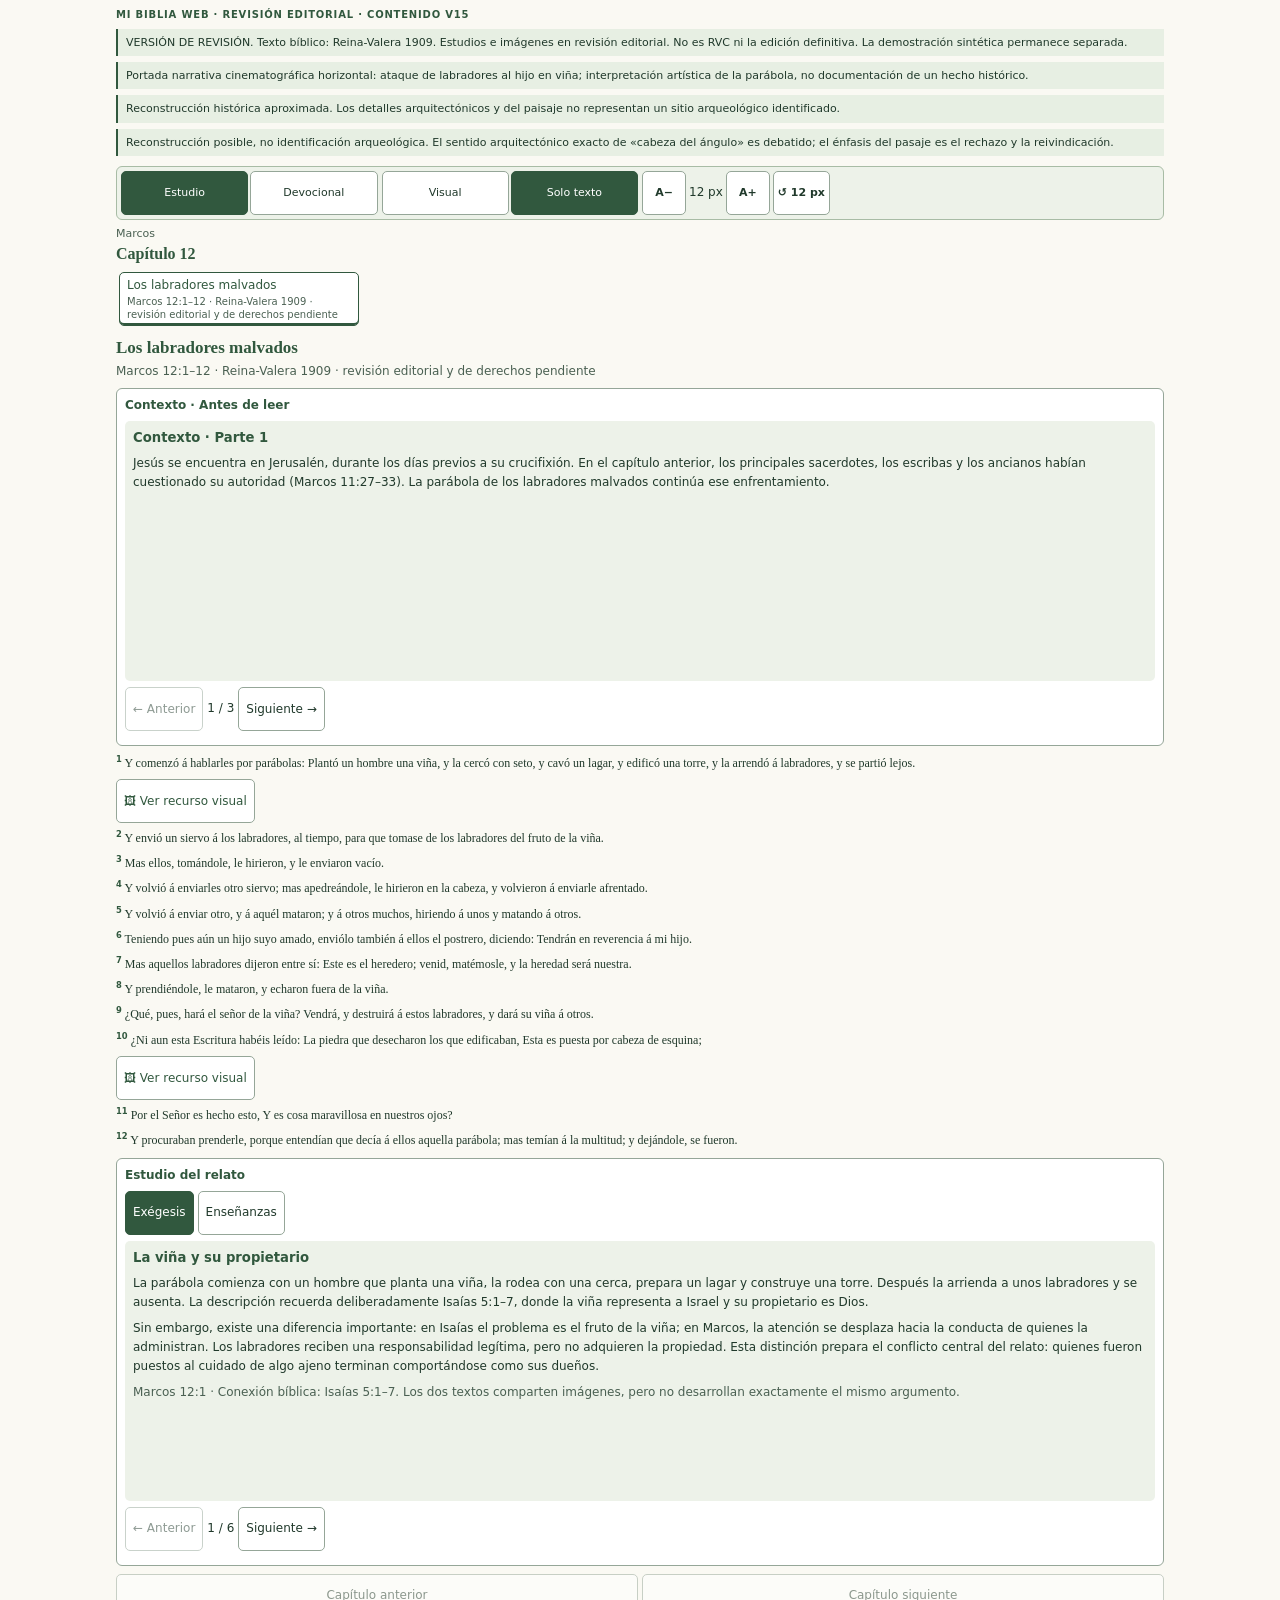
==== revision/motor-visual/desarrollo/index.html @ 679e56fe "feat: publicar revisión aislada de Marcos 12 con RV1909" ====
<!doctype html>
<html lang="es">
<head>
  <meta charset="utf-8">
  <meta name="viewport" content="width=device-width, initial-scale=1">
  <meta name="robots" content="noindex, nofollow, noarchive">
  <title>Mi Biblia Web · Revisión editorial V15</title>
  <link rel="icon" href="data:,">
  <link rel="stylesheet" href="../css/motor.css">
  <link rel="stylesheet" href="revision.css">
  <script type="module" src="iniciar.js"></script>
</head>
<body class="mv">
  <header class="mv-cabecera">
    <p class="mv-etiqueta">Mi Biblia Web · Revisión editorial · Contenido V15</p>
    <p class="mv-aviso">VERSIÓN DE REVISIÓN. Texto bíblico: Reina-Valera 1909. Estudios e imágenes en revisión editorial. No es RVC ni la edición definitiva. La demostración sintética permanece separada.</p>
    <div id="avisos"></div>
  </header>
  <main id="motor" class="mv-motor" aria-label="Revisión local del motor compartido"><p role="status">Cargando material recuperado…</p></main>
  <noscript>Esta revisión necesita JavaScript.</noscript>
</body>
</html>
---- revision/motor-visual/css/motor.css ----
/* Interfaz compacta, primero celular. La tipografía de lectura es experimental. */
.mv {
  --mv-salvia:#a8bca5; --mv-verde-oscuro:#31583e;
  --mv-fondo:#faf9f3; --mv-superficie:#ffffff; --mv-panel:#edf2e9;
  --mv-texto:#20392b; --mv-secundario:#4a6052; --mv-borde:#95a698;
  --mv-acento:var(--mv-verde-oscuro); --mv-seleccion:var(--mv-verde-oscuro); --mv-sobre-seleccion:#ffffff;
  --mv-aviso:#e7efe3; --mv-tamano-lectura:12px;
  margin:0; background:var(--mv-fondo); color:var(--mv-texto);
  color-scheme:light; font:13px/1.45 system-ui,sans-serif;
}
.mv *, .mv *::before, .mv *::after { box-sizing:border-box; }
.mv button, .mv input { font:inherit; }
.mv button {
  min-height:44px; min-width:44px; padding:4px 7px; border:1px solid var(--mv-borde);
  border-radius:5px; background:var(--mv-superficie); color:var(--mv-texto);
  cursor:pointer; white-space:normal; overflow-wrap:anywhere; font-size:12px; line-height:1.35;
}
.mv button[aria-pressed="true"] { color:var(--mv-sobre-seleccion); background:var(--mv-seleccion); border-color:var(--mv-seleccion); }
.mv button:disabled { opacity:.5; cursor:default; }
.mv :focus-visible { outline:3px solid var(--mv-acento); outline-offset:2px; }
.mv a { color:var(--mv-acento); }
.mv-solo-lectores { position:absolute; width:1px; height:1px; padding:0; margin:-1px; overflow:hidden; clip-path:inset(50%); white-space:nowrap; border:0; }
.mv-cabecera, .mv-motor { max-width:1080px; padding:8px 10px; margin:auto; min-width:0; }
.mv-cabecera { padding-bottom:2px; }
.mv-motor { padding-top:2px; }
.mv-cabecera h1 { font-size:20px; margin:3px 0 6px; line-height:1.2; }
.mv-etiqueta { text-transform:uppercase; letter-spacing:.08em; font-size:10px; font-weight:700; color:var(--mv-acento); margin:0 0 3px; }
.mv-aviso { border-left:2px solid var(--mv-acento); padding:6px 8px; margin:6px 0; background:var(--mv-aviso); font-size:11px; line-height:1.4; }
.mv-preferencias { position:relative; margin-top:8px; padding:6px; background:var(--mv-superficie); border:1px solid var(--mv-borde); border-radius:6px; }
.mv-ajustes { display:flex; flex-wrap:wrap; gap:4px; align-items:center; }
.mv-ajustes output { min-width:4ch; font-size:12px; font-variant-numeric:tabular-nums; }
.mv-ajustes button { font-weight:650; }
.mv-modos, .mv-controles, .mv-pestanas { display:flex; gap:4px; flex-wrap:wrap; align-items:center; margin:6px 0; }
.mv-modos > button { flex:1; }
.mv-navegacion { display:grid; grid-template-columns:repeat(2,minmax(0,1fr)); gap:4px; margin:6px 0; }
.mv-motor > h2, .mv-descubrimiento > h2 { font-size:16px; line-height:1.3; margin:8px 0 4px; }
.mv-referencia { color:var(--mv-secundario); margin:4px 0; font-size:12px; }
.mv-texto { font:var(--mv-tamano-lectura)/1.6 Georgia,serif; }
.mv-texto > p { margin:6px 0; }
.mv-texto sup { color:var(--mv-acento); font:700 max(8px,.7em) system-ui,sans-serif; }
.mv-cabecera p, .mv-motor h2, .mv-texto > p, .mv-panel, .mv-hoja, .mv-tarjeta, .mv-portada figcaption { overflow-wrap:anywhere; }
.mv-portada { position:relative; margin:8px 0; border-radius:6px; overflow:hidden; background:var(--mv-superficie); color:var(--mv-texto); }
.mv-portada img { width:100%; height:auto; aspect-ratio:16/9; object-fit:cover; display:block; }
.mv-portada figcaption { padding:6px 8px; font:600 13px/1.35 system-ui,sans-serif; }
.mv small { display:block; font:400 11px/1.45 system-ui,sans-serif; color:var(--mv-secundario); }
.mv-recurso, .mv-estudio { padding:8px; margin:8px 0; border:1px solid var(--mv-borde); border-radius:6px; background:var(--mv-superficie); font:13px/1.45 system-ui,sans-serif; min-width:0; }
.mv-recurso h3 { font-size:13px; margin:0 0 4px; overflow-wrap:anywhere; }
.mv-recurso > h3 { display:inline; margin-right:6px; }
.mv-recurso > button { margin-bottom:4px; }
.mv-explorador { display:grid; grid-template-columns:minmax(0,1fr); gap:8px; align-items:start; }
/* Se conserva el marco 3:4 y el ancho útil: compactar controles no achica el visor. */
.mv-visor { min-width:0; width:100%; max-width:480px; margin:auto; }
.mv-viewport { width:100%; aspect-ratio:3/4; overflow:hidden; background:var(--mv-fondo); border-radius:5px; touch-action:pan-y; overscroll-behavior:auto; }
.mv-escena { position:relative; }
.mv-plano { position:absolute; }
.mv-plano > img { width:100%; height:100%; display:block; user-select:none; }
.mv .mv-marcador { position:absolute; transform:translate(-50%,-50%); max-width:140px; font:600 12px/1.3 system-ui,sans-serif; border:2px solid var(--mv-acento); background:var(--mv-superficie); color:var(--mv-texto); box-shadow:0 1px 6px #0008; }
.mv .mv-marcador[aria-pressed="true"] { background:var(--mv-seleccion); color:var(--mv-sobre-seleccion); }
.mv-controles input { min-width:60px; min-height:44px; flex:1; width:60px; accent-color:var(--mv-acento); }
.mv-controles output { font-size:12px; }
.mv-panel { background:var(--mv-panel); border-radius:5px; padding:8px; min-width:0; font-size:var(--mv-tamano-lectura); line-height:1.6; }
.mv-hoja { touch-action:pan-y; padding:8px; background:var(--mv-panel); border-radius:5px; min-width:0; font-size:var(--mv-tamano-lectura); line-height:1.6; }
.mv-panel h4, .mv-hoja h3 { font-size:1.1em; line-height:1.35; margin:0 0 .5em; }
.mv-panel small, .mv-hoja small { font-size:1em; }
.mv-panel p, .mv-hoja p { margin-block:.6em; }
.mv-dialogo { max-width:min(100% - 16px,1000px); max-height:94dvh; overflow:auto; width:900px; border:1px solid var(--mv-borde); border-radius:6px; padding:10px; color:var(--mv-texto); background:var(--mv-superficie); }
.mv-dialogo::backdrop { background:#000b; }
.mv-dialogo .mv-visor { max-width:480px; }
.mv-dialogo .mv-panel { margin-top:8px; }
.mv-tarjetas { display:grid; grid-template-columns:repeat(2,minmax(0,1fr)); gap:6px; }
.mv-tarjeta { border:1px solid var(--mv-borde); border-radius:6px; padding:6px; background:var(--mv-superficie); min-width:0; }
.mv-tarjeta .mv-portada { margin:0; }
.mv-tarjeta .mv-portada figcaption { font-size:12px; padding:5px; }
.mv-tarjeta p { font-size:12px; margin:6px 0; }
.mv-tarjeta button { margin-top:6px; }
@media(min-width:700px) {
  .mv-cabecera, .mv-motor { padding-inline:16px; }
  .mv-cabecera h1 { font-size:24px; }
  .mv-explorador { grid-template-columns:minmax(0,1fr) minmax(0,1fr); gap:12px; }
  .mv-navegacion { grid-template-columns:repeat(2,minmax(0,1fr)); }
  .mv-tarjetas { grid-template-columns:repeat(3,minmax(0,1fr)); gap:8px; }
}
@media(prefers-reduced-motion:reduce) { .mv * { scroll-behavior:auto !important; } }
/* Composición editorial compartida: selectores, capítulo y relato. */
.mv-barra-lector { position:static; display:flex; flex-wrap:wrap; align-items:center; gap:4px; padding:4px; background:var(--mv-panel); border:1px solid var(--mv-salvia); border-radius:6px; }
.mv-selectores { display:grid; grid-template-columns:repeat(2,minmax(0,1fr)); gap:4px; flex:1 1 310px; min-width:0; }
.mv-enfoques, .mv-barra-lector .mv-modos { display:flex; gap:2px; margin:0; }
.mv-enfoques button, .mv-barra-lector .mv-modos button { flex:1; padding:4px; }
.mv-barra-lector .mv-preferencias { flex:1 1 310px; min-width:0; margin:0; padding:0; border:0; background:transparent; }
.mv-barra-lector .mv-ajustes { gap:3px; }
.mv-barra-lector button { font-size:11px; }
.mv-capitulo { min-width:0; margin:6px 0; }
.mv-libro { margin:2px 0; color:var(--mv-secundario); font-size:11px; overflow-wrap:anywhere; }
.mv-capitulo h1 { font:600 16px/1.3 Georgia,serif; margin:2px 0 4px; }
.mv-indice { display:flex; gap:4px; overflow-x:auto; padding:3px; overscroll-behavior-x:contain; }
.mv-indice button { flex:none; max-width:240px; text-align:left; }
.mv-indice [aria-current="true"] { border-color:var(--mv-acento); color:var(--mv-acento); box-shadow:inset 0 -2px var(--mv-acento); }
.mv-titulo-relato { font:600 17px/1.3 Georgia,serif; margin:8px 0 4px; overflow-wrap:anywhere; }
.mv-relato { min-width:0; }
.mv-titulo-seccion { font-size:12px; margin:0 0 6px; color:var(--mv-acento); }
.mv-portada > .mv-solo-lectores { padding:0; margin:-1px; }
.mv-hoja, .mv-titulo-relato { scroll-margin-top:8px; }
.mv-barra-lector .mv-ajustes button { padding-inline:4px; }

/* Explorador compartido: controles táctiles y páginas sin anchos rígidos. */
.mv [hidden] { display:none !important; }
.mv .mv-marcador { width:44px; height:44px; border-radius:50%; padding:2px; }
.mv-elementos { display:flex; flex-wrap:wrap; gap:4px; margin-top:4px; }
.mv-panel .mv-estudio { margin:0; padding:0; border:0; background:transparent; }
.mv-panel .mv-hoja { padding:0; }
.mv-panel .mv-controles { font-size:12px; line-height:1.45; }
.mv-puntos { margin-top:4px; }

.mv h1, .mv h2, .mv h3, .mv h4 { color:var(--mv-verde-oscuro); }

/* Bloque 2: texto completo distribuido en columnas de altura estable. */
.mv-hoja { position:relative; block-size:clamp(190px,32dvh,260px); overflow:hidden; }
.mv-pagina-columnas { block-size:100%; column-count:1; column-gap:24px; column-fill:auto; }
.mv-pagina-columnas > :first-child { margin-top:0; }
.mv-pagina-columnas > :last-child { margin-bottom:0; }
.mv-accesos-recurso { display:flex; gap:4px; margin-block:4px; }
.mv .mv-acceso-recurso { font-size:18px; color:var(--mv-acento); }
.mv-modal-abierto { overflow:hidden; }
.mv-dialogo { overscroll-behavior:contain; }
.mv-dialogo > button { margin-bottom:8px; }

/* Bloque 3: capítulo continuo e índice que no permanece fijo. */
.mv-indice button { display:flex; flex-direction:column; justify-content:center; gap:2px; }
.mv-indice button small { font-size:10px; line-height:1.3; }
.mv-capitulo-lectura > .mv-relato + .mv-relato { margin-top:16px; padding-top:10px; border-top:1px solid var(--mv-borde); }
.mv .mv-acceso-recurso { font:12px/1.35 system-ui,sans-serif; padding:3px 7px; }
.mv-abrir-completa { margin:0 0 6px; }
.mv-completa { width:100vw; max-width:100vw; height:100dvh; max-height:100dvh; margin:0; border:0; border-radius:0; padding:8px; }
.mv-completa > button { position:sticky; top:0; z-index:3; }
.mv-completa .mv-explorador { grid-template-columns:minmax(0,1fr); }
.mv-completa .mv-visor { max-width:none; }
.mv-completa .mv-viewport { aspect-ratio:auto; height:clamp(240px,60dvh,900px); }
@media(min-width:760px) {
  .mv-completa .mv-explorador { grid-template-columns:minmax(0,2fr) minmax(260px,1fr); }
  .mv-completa .mv-viewport { height:calc(100dvh - 240px); min-height:280px; }
}
---- revision/motor-visual/desarrollo/revision.css ----
/* Mantener completa la portada original, cuyo 16:9 tiene redondeo de píxeles. */
.mv-portada img { object-fit:contain; }
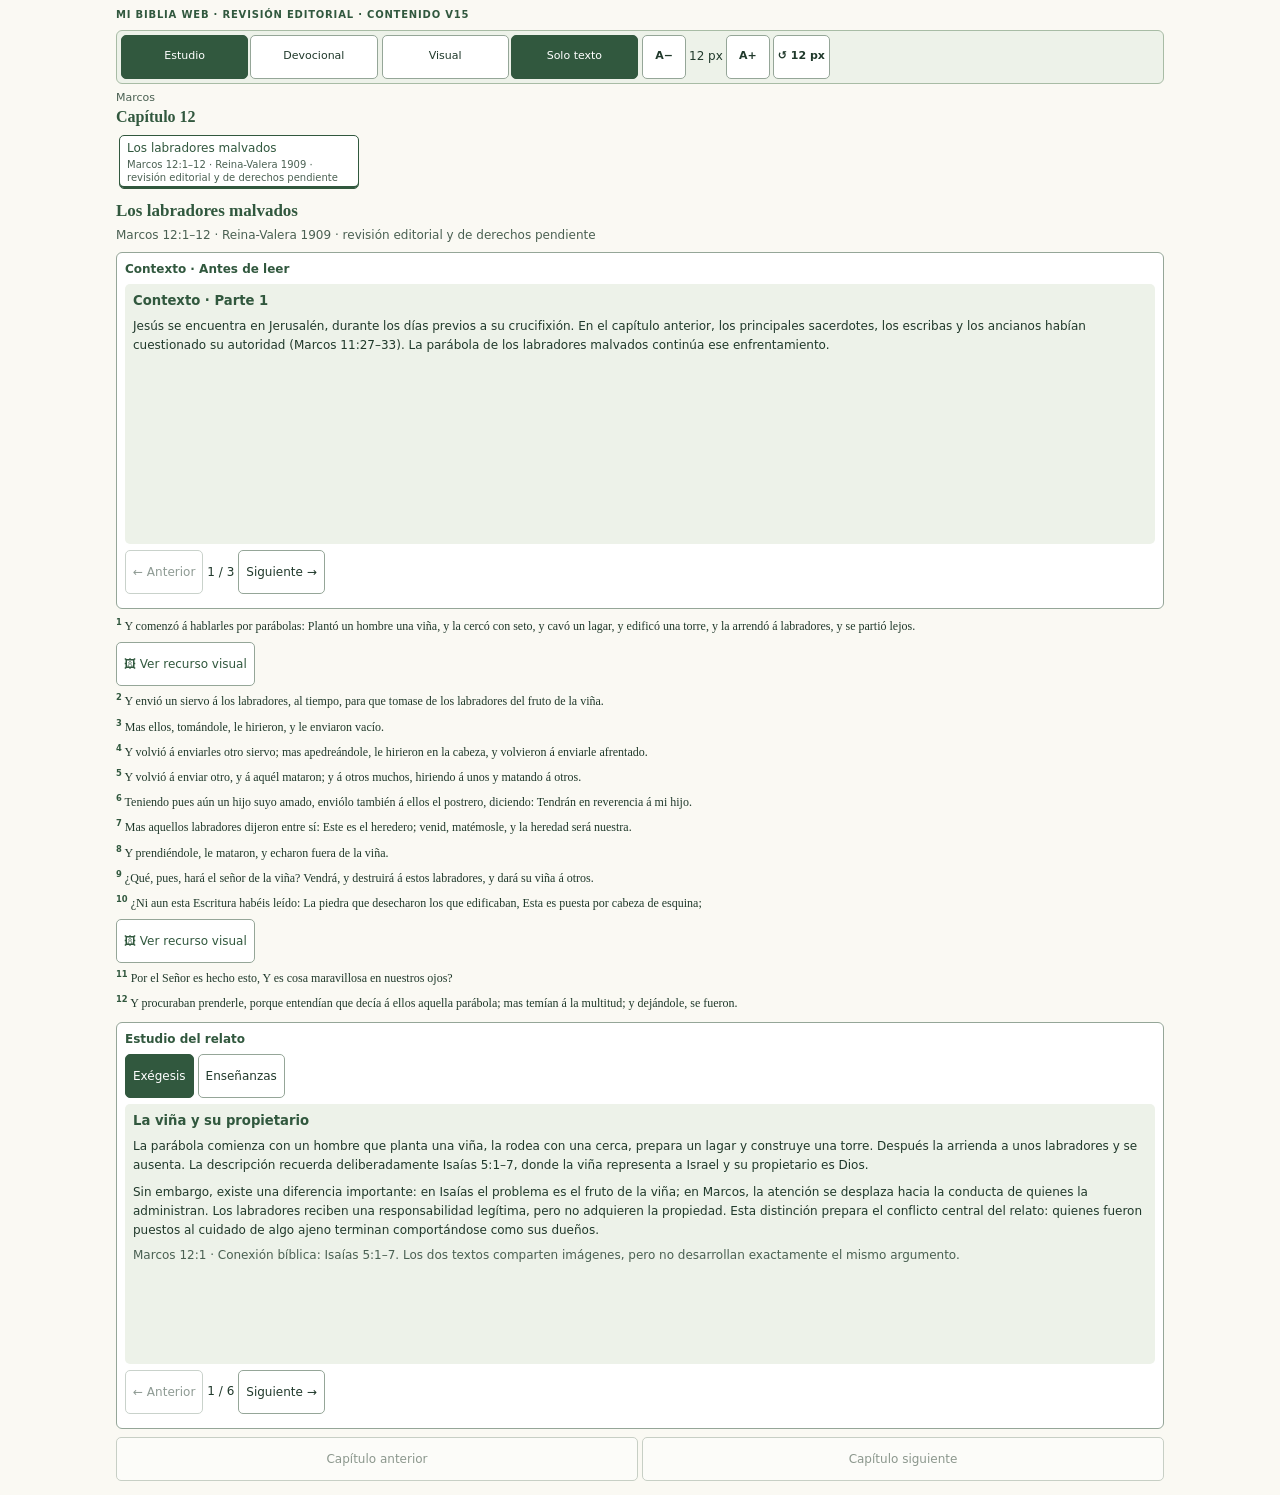
==== commit fac7b1cc: "fix: ocultar avisos editoriales de la lectura de Marcos 12" ====
--- a/revision/motor-visual/desarrollo/index.html
+++ b/revision/motor-visual/desarrollo/index.html
@@ -13,8 +13,6 @@
 <body class="mv">
   <header class="mv-cabecera">
     <p class="mv-etiqueta">Mi Biblia Web · Revisión editorial · Contenido V15</p>
-    <p class="mv-aviso">VERSIÓN DE REVISIÓN. Texto bíblico: Reina-Valera 1909. Estudios e imágenes en revisión editorial. No es RVC ni la edición definitiva. La demostración sintética permanece separada.</p>
-    <div id="avisos"></div>
   </header>
   <main id="motor" class="mv-motor" aria-label="Revisión local del motor compartido"><p role="status">Cargando material recuperado…</p></main>
   <noscript>Esta revisión necesita JavaScript.</noscript>
--- a/revision/motor-visual/css/motor.css
+++ b/revision/motor-visual/css/motor.css
@@ -139,3 +139,36 @@
   .mv-completa .mv-explorador { grid-template-columns:minmax(0,2fr) minmax(260px,1fr); }
   .mv-completa .mv-viewport { height:calc(100dvh - 240px); min-height:280px; }
 }
+
+/* Visor compacto: una barra, una selección y un único panel educativo. */
+.mv-herramientas { display:flex; flex-wrap:nowrap; justify-content:center; gap:2px; margin:2px 0; }
+.mv .mv-herramientas button { flex:0 0 44px; width:44px; height:44px; padding:2px; font-size:22px; line-height:1; }
+.mv-herramientas output { flex:0 0 6ch; text-align:center; white-space:nowrap; font-variant-numeric:tabular-nums; }
+.mv-herramientas [data-control="puntos"][aria-pressed="false"] { text-decoration:line-through; }
+.mv-elementos { margin-top:2px; gap:2px; }
+.mv-elementos button { flex:1 1 auto; padding:3px 5px; }
+.mv-explorador { gap:4px; }
+.mv-ficha-recurso { margin:0 0 2px; }
+.mv-ficha-recurso summary { display:flex; align-items:center; justify-content:space-between; gap:6px; min-height:44px; cursor:pointer; list-style:none; border-radius:4px; }
+.mv-ficha-recurso summary::-webkit-details-marker { display:none; }
+.mv-ficha-recurso summary h3 { margin:0; }
+.mv-ficha-recurso summary > span[aria-hidden] { flex:none; font-size:20px; color:var(--mv-acento); }
+.mv-ficha-recurso > p { font-size:var(--mv-tamano-lectura); line-height:1.6; margin:4px 0 8px; overflow-wrap:anywhere; }
+.mv-explorador > .mv-panel { padding:6px; }
+.mv-panel .mv-hoja { block-size:clamp(100px,15svh,140px); }
+.mv-panel .mv-controles { margin:2px 0 0; justify-content:space-between; flex-wrap:nowrap; }
+@media(max-width:699px) {
+  /* Usar todo el ancho; el plano contiene la imagen completa dentro del marco 3:4. */
+  .mv-recurso { padding-inline:4px; }
+  .mv-explorador > .mv-visor { max-width:100%; }
+  /* Zona táctil de 44 px; círculo visible de 28 px (36 % menor). */
+  .mv .mv-marcador, .mv .mv-marcador[aria-pressed="true"] {
+    display:grid; place-items:center; border:0; background:transparent; box-shadow:none; isolation:isolate;
+  }
+  .mv .mv-marcador::before {
+    content:""; position:absolute; inset:8px; border:2px solid var(--mv-acento);
+    border-radius:50%; background:var(--mv-superficie); box-shadow:0 1px 4px #0006;
+    z-index:-1; pointer-events:none;
+  }
+  .mv .mv-marcador[aria-pressed="true"]::before { background:var(--mv-seleccion); }
+}
